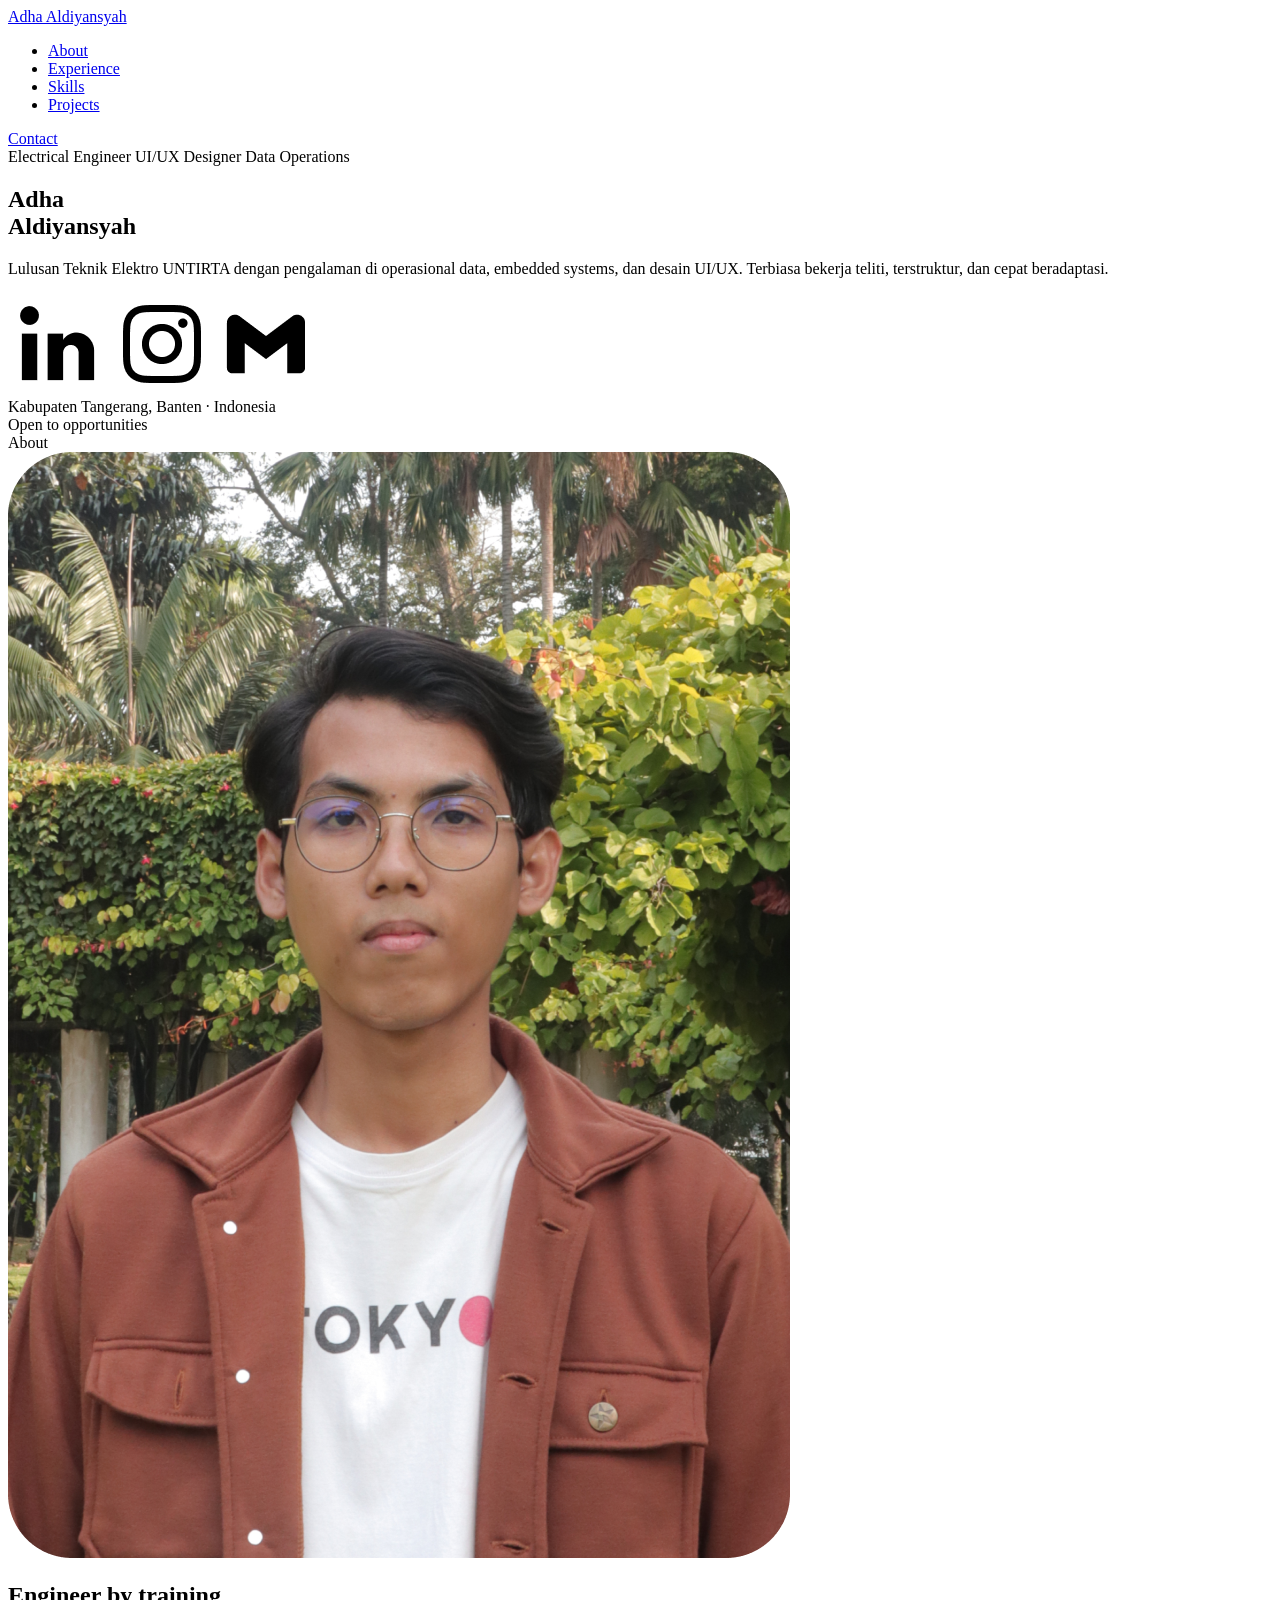
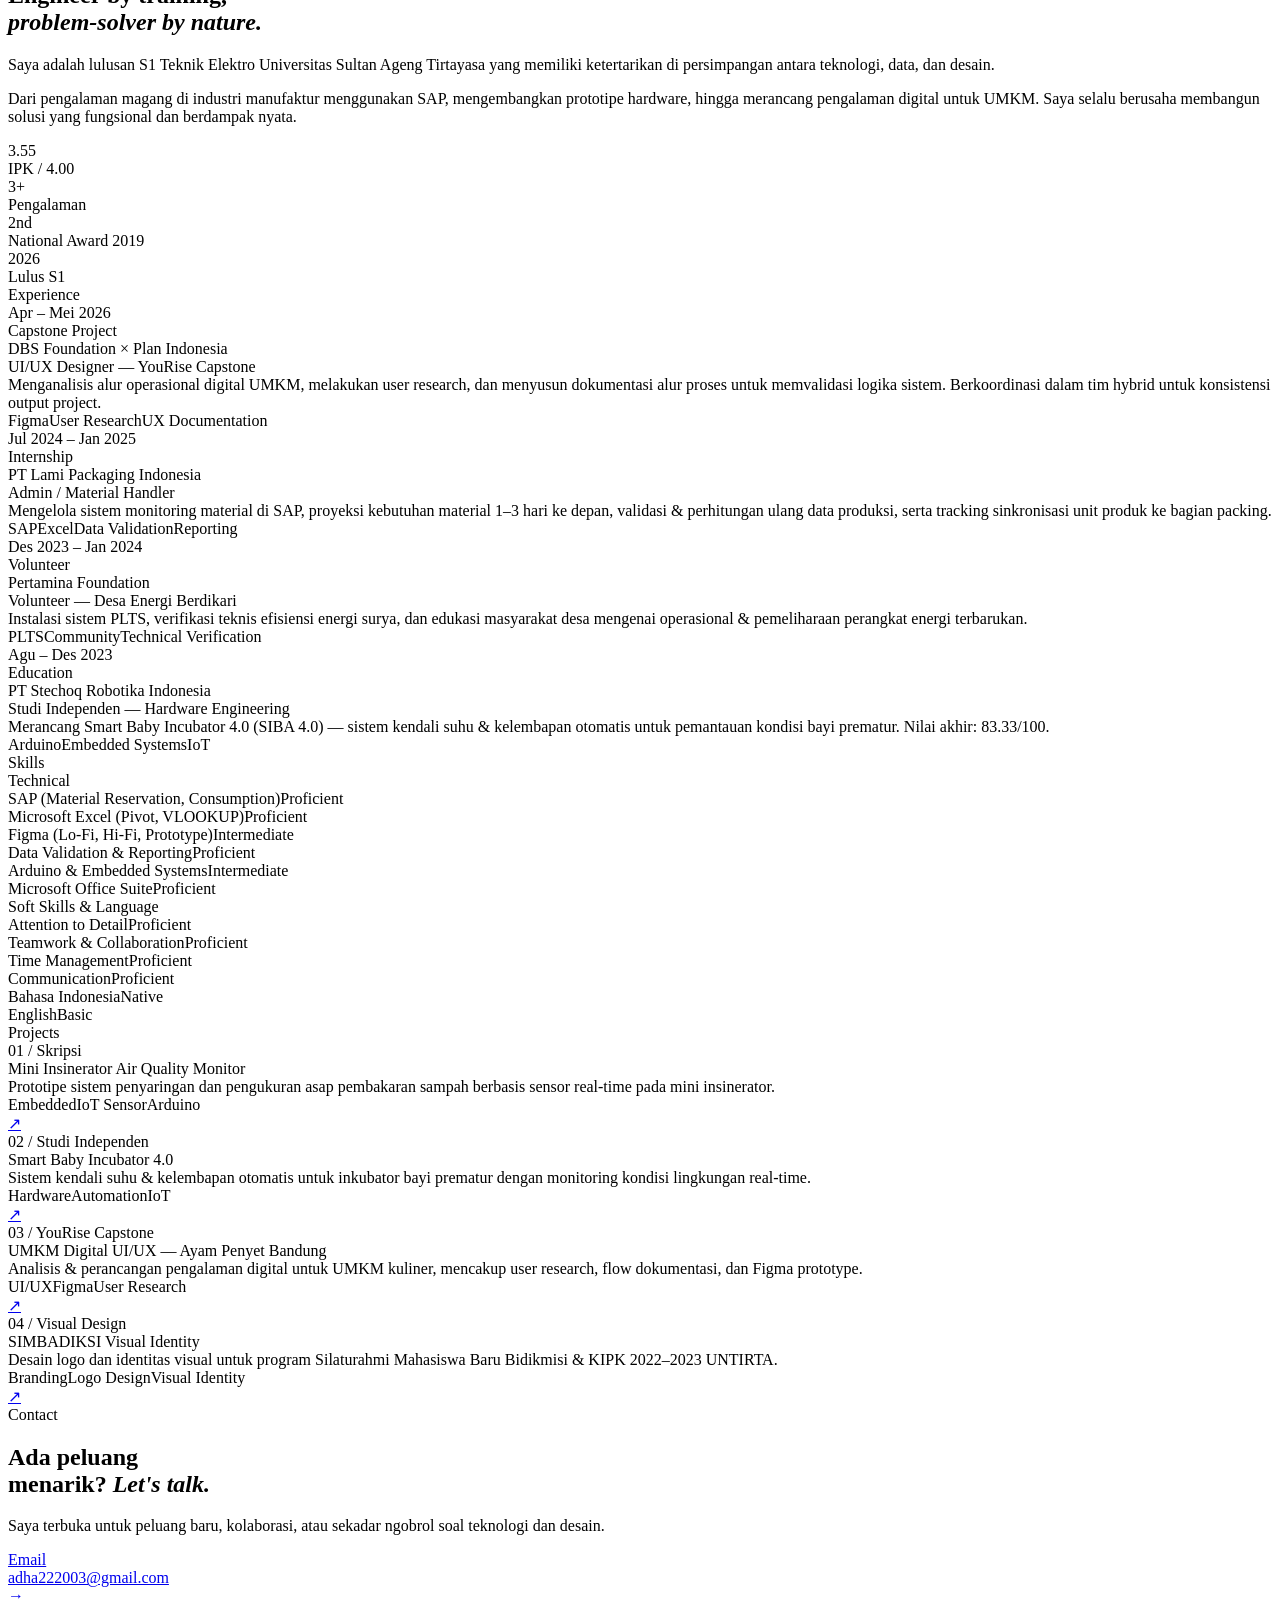
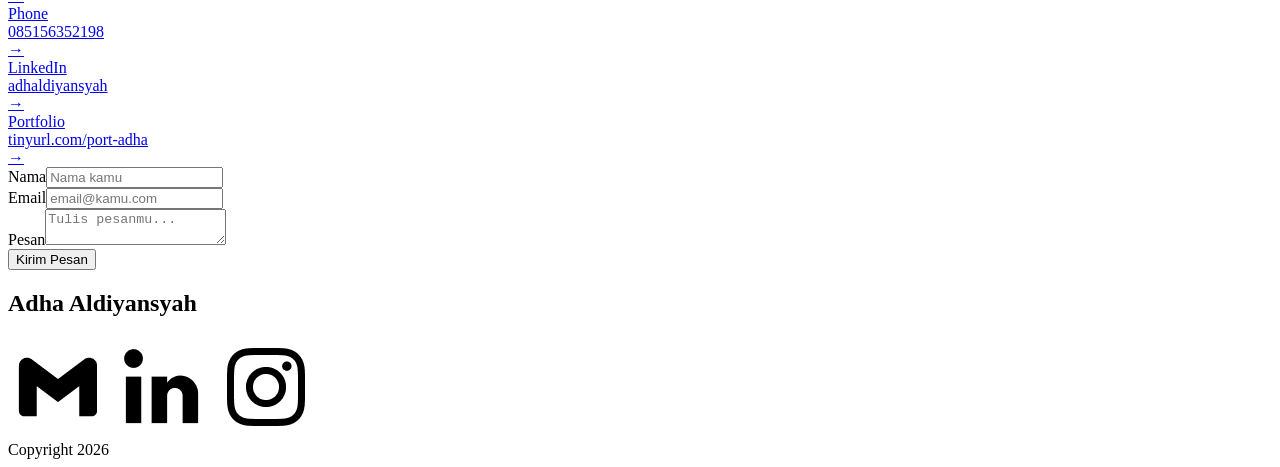
==== index.html @ ed658ab9 "Update and rename index2.html to index.html" ====
<!doctype html>
<html lang="id">
  <head>
    <meta charset="UTF-8" />
    <meta name="viewport" content="width=device-width, initial-scale=1.0" />
    <title>Adha Aldiyansyah</title>
    <link
      href="https://fonts.googleapis.com/css2?family=Instrument+Serif:ital@0;1&family=Geist:wght@300;400;500;600&display=swap"
      rel="stylesheet"
    />
    <link rel="stylesheet" href="style.css" />
  </head>
  <body>
    <div id="prog"></div>

    <!-- NAV -->
    <nav>
      <a href="#" class="nav-logo">Adha Aldiyansyah</a>
      <div class="nav-right">
        <ul class="nav-links">
          <li><a href="#about">About</a></li>
          <li><a href="#experience">Experience</a></li>
          <li><a href="#skills">Skills</a></li>
          <li><a href="#projects">Projects</a></li>
        </ul>
        <a href="#contact" class="nav-cta">Contact</a>
      </div>
    </nav>

    <!-- HERO -->
    <section id="hero">
      <div class="hero-eyebrow">
        <span class="eyebrow-dot"></span>
        Electrical Engineer
        <span class="eyebrow-dot"></span>
        UI/UX Designer
        <span class="eyebrow-dot"></span>
        Data Operations
      </div>
      <h1 class="hero-name">
        Adha<br /><span class="italic">Aldiyansyah</span>
      </h1>
      <div class="hero-bottom">
        <p class="hero-desc">
          Lulusan Teknik Elektro UNTIRTA dengan pengalaman di operasional data,
          embedded systems, dan desain UI/UX. Terbiasa bekerja teliti,
          terstruktur, dan cepat beradaptasi.
        </p>
        <div class="hero-meta">
          <div class="hero-socials">
            <a
              href="https://www.linkedin.com/in/adhaldiyansyah"
              target="_blank"
              class="hs-link"
              ><img src="/assets/linkedin white.png" alt=""
            /></a>
            <a
              href="https://www.instagram.com/adhaldiyansyah/"
              target="_blank"
              class="hs-link"
              ><img src="/assets/instagram white.png" alt=""
            /></a>
            <a href="mailto:adha222003@gmail.com" class="hs-link"
              ><img src="/assets/Gmail white.png" alt=""
            /></a>
          </div>
          <div class="hero-location">
            Kabupaten Tangerang, Banten · Indonesia
          </div>
          <div class="hero-status">
            <span class="status-dot"></span>Open to opportunities
          </div>
        </div>
      </div>
    </section>

    <!-- ABOUT -->
    <section id="about">
      <div class="container">
        <div class="s-label reveal">About</div>
        <div class="about-grid">
          <div class="reveal">
            <div class="about-photo">
              <img src="/assets/Adha Aldiyansyah.png" alt="Adha" />
            </div>
          </div>
          <div class="about-right">
            <h2 class="about-heading reveal">
              Engineer by training,<br /><em>problem-solver by nature.</em>
            </h2>
            <div class="about-body reveal">
              <p>
                Saya adalah lulusan S1 Teknik Elektro Universitas Sultan Ageng
                Tirtayasa yang memiliki ketertarikan di persimpangan antara
                teknologi, data, dan desain.
              </p>
              <p>
                Dari pengalaman magang di industri manufaktur menggunakan SAP,
                mengembangkan prototipe hardware, hingga merancang pengalaman
                digital untuk UMKM. Saya selalu berusaha membangun solusi yang
                fungsional dan berdampak nyata.
              </p>
            </div>
            <div class="about-facts reveal">
              <div class="fact">
                <div class="fact-val">3.55</div>
                <div class="fact-key">IPK / 4.00</div>
              </div>
              <div class="fact">
                <div class="fact-val">3+</div>
                <div class="fact-key">Pengalaman</div>
              </div>
              <div class="fact">
                <div class="fact-val">2nd</div>
                <div class="fact-key">National Award 2019</div>
              </div>
              <div class="fact">
                <div class="fact-val">2026</div>
                <div class="fact-key">Lulus S1</div>
              </div>
            </div>
          </div>
        </div>
      </div>
    </section>

    <!-- EXPERIENCE -->
    <section id="experience">
      <div class="container">
        <div class="s-label reveal">Experience</div>
        <div class="exp-list">
          <div class="exp-item">
            <div class="exp-left">
              <div class="exp-period">Apr – Mei 2026</div>
              <span class="exp-badge">Capstone Project</span>
            </div>
            <div class="exp-right">
              <div class="exp-company">DBS Foundation × Plan Indonesia</div>
              <div class="exp-role">UI/UX Designer — YouRise Capstone</div>
              <div class="exp-desc">
                Menganalisis alur operasional digital UMKM, melakukan user
                research, dan menyusun dokumentasi alur proses untuk memvalidasi
                logika sistem. Berkoordinasi dalam tim hybrid untuk konsistensi
                output project.
              </div>
              <div class="exp-tags">
                <span class="etag">Figma</span
                ><span class="etag">User Research</span
                ><span class="etag">UX Documentation</span>
              </div>
            </div>
          </div>

          <div class="exp-item">
            <div class="exp-left">
              <div class="exp-period">Jul 2024 – Jan 2025</div>
              <span class="exp-badge">Internship</span>
            </div>
            <div class="exp-right">
              <div class="exp-company">PT Lami Packaging Indonesia</div>
              <div class="exp-role">Admin / Material Handler</div>
              <div class="exp-desc">
                Mengelola sistem monitoring material di SAP, proyeksi kebutuhan
                material 1–3 hari ke depan, validasi & perhitungan ulang data
                produksi, serta tracking sinkronisasi unit produk ke bagian
                packing.
              </div>
              <div class="exp-tags">
                <span class="etag">SAP</span><span class="etag">Excel</span
                ><span class="etag">Data Validation</span
                ><span class="etag">Reporting</span>
              </div>
            </div>
          </div>

          <div class="exp-item">
            <div class="exp-left">
              <div class="exp-period">Des 2023 – Jan 2024</div>
              <span class="exp-badge">Volunteer</span>
            </div>
            <div class="exp-right">
              <div class="exp-company">Pertamina Foundation</div>
              <div class="exp-role">Volunteer — Desa Energi Berdikari</div>
              <div class="exp-desc">
                Instalasi sistem PLTS, verifikasi teknis efisiensi energi surya,
                dan edukasi masyarakat desa mengenai operasional & pemeliharaan
                perangkat energi terbarukan.
              </div>
              <div class="exp-tags">
                <span class="etag">PLTS</span><span class="etag">Community</span
                ><span class="etag">Technical Verification</span>
              </div>
            </div>
          </div>

          <div class="exp-item">
            <div class="exp-left">
              <div class="exp-period">Agu – Des 2023</div>
              <span class="exp-badge">Education</span>
            </div>
            <div class="exp-right">
              <div class="exp-company">PT Stechoq Robotika Indonesia</div>
              <div class="exp-role">
                Studi Independen — Hardware Engineering
              </div>
              <div class="exp-desc">
                Merancang Smart Baby Incubator 4.0 (SIBA 4.0) — sistem kendali
                suhu & kelembapan otomatis untuk pemantauan kondisi bayi
                prematur. Nilai akhir: 83.33/100.
              </div>
              <div class="exp-tags">
                <span class="etag">Arduino</span
                ><span class="etag">Embedded Systems</span
                ><span class="etag">IoT</span>
              </div>
            </div>
          </div>
        </div>
      </div>
    </section>

    <!-- SKILLS -->
    <section id="skills">
      <div class="container">
        <div class="s-label reveal">Skills</div>
        <div class="skills-columns reveal">
          <div>
            <div class="skill-group-title">Technical</div>
            <div class="skill-row">
              <span class="skill-n"
                >SAP (Material Reservation, Consumption)</span
              ><span class="skill-lv lv-pro">Proficient</span>
            </div>
            <div class="skill-row">
              <span class="skill-n">Microsoft Excel (Pivot, VLOOKUP)</span
              ><span class="skill-lv lv-pro">Proficient</span>
            </div>
            <div class="skill-row">
              <span class="skill-n">Figma (Lo-Fi, Hi-Fi, Prototype)</span
              ><span class="skill-lv lv-int">Intermediate</span>
            </div>
            <div class="skill-row">
              <span class="skill-n">Data Validation & Reporting</span
              ><span class="skill-lv lv-pro">Proficient</span>
            </div>
            <div class="skill-row">
              <span class="skill-n">Arduino & Embedded Systems</span
              ><span class="skill-lv lv-int">Intermediate</span>
            </div>
            <div class="skill-row">
              <span class="skill-n">Microsoft Office Suite</span
              ><span class="skill-lv lv-pro">Proficient</span>
            </div>
          </div>
          <div>
            <div class="skill-group-title">Soft Skills & Language</div>
            <div class="skill-row">
              <span class="skill-n">Attention to Detail</span
              ><span class="skill-lv lv-pro">Proficient</span>
            </div>
            <div class="skill-row">
              <span class="skill-n">Teamwork & Collaboration</span
              ><span class="skill-lv lv-pro">Proficient</span>
            </div>
            <div class="skill-row">
              <span class="skill-n">Time Management</span
              ><span class="skill-lv lv-pro">Proficient</span>
            </div>
            <div class="skill-row">
              <span class="skill-n">Communication</span
              ><span class="skill-lv lv-pro">Proficient</span>
            </div>
            <div class="skill-row">
              <span class="skill-n">Bahasa Indonesia</span
              ><span class="skill-lv lv-pro">Native</span>
            </div>
            <div class="skill-row">
              <span class="skill-n">English</span
              ><span class="skill-lv lv-bas">Basic</span>
            </div>
          </div>
        </div>
      </div>
    </section>

    <!-- PROJECTS -->
    <section id="projects">
      <div class="container">
        <div class="s-label reveal">Projects</div>
        <div class="project-grid">
          <div class="project-card">
            <div class="p-num">01 / Skripsi</div>
            <div class="p-title">Mini Insinerator Air Quality Monitor</div>
            <div class="p-desc">
              Prototipe sistem penyaringan dan pengukuran asap pembakaran sampah
              berbasis sensor real-time pada mini insinerator.
            </div>
            <div class="p-tags">
              <span class="ptag">Embedded</span
              ><span class="ptag">IoT Sensor</span
              ><span class="ptag">Arduino</span>
            </div>
            <a
              href="https://tinyurl.com/Mininsinerator"
              class="p-link"
              target="_blank"
              >↗</a
            >
          </div>
          <div class="project-card">
            <div class="p-num">02 / Studi Independen</div>
            <div class="p-title">Smart Baby Incubator 4.0</div>
            <div class="p-desc">
              Sistem kendali suhu & kelembapan otomatis untuk inkubator bayi
              prematur dengan monitoring kondisi lingkungan real-time.
            </div>
            <div class="p-tags">
              <span class="ptag">Hardware</span
              ><span class="ptag">Automation</span><span class="ptag">IoT</span>
            </div>
            <a href="https://tinyurl.com/SIBA4" class="p-link" target="_blank"
              >↗</a
            >
          </div>
          <div class="project-card">
            <div class="p-num">03 / YouRise Capstone</div>
            <div class="p-title">UMKM Digital UI/UX — Ayam Penyet Bandung</div>
            <div class="p-desc">
              Analisis & perancangan pengalaman digital untuk UMKM kuliner,
              mencakup user research, flow dokumentasi, dan Figma prototype.
            </div>
            <div class="p-tags">
              <span class="ptag">UI/UX</span><span class="ptag">Figma</span
              ><span class="ptag">User Research</span>
            </div>
            <a href="/project.html" class="p-link">↗</a>
          </div>
          <div class="project-card">
            <div class="p-num">04 / Visual Design</div>
            <div class="p-title">SIMBADIKSI Visual Identity</div>
            <div class="p-desc">
              Desain logo dan identitas visual untuk program Silaturahmi
              Mahasiswa Baru Bidikmisi & KIPK 2022–2023 UNTIRTA.
            </div>
            <div class="p-tags">
              <span class="ptag">Branding</span
              ><span class="ptag">Logo Design</span
              ><span class="ptag">Visual Identity</span>
            </div>
            <a href="#" class="p-link">↗</a>
          </div>
        </div>
      </div>
    </section>

    <!-- CONTACT -->
    <section id="contact">
      <div class="container">
        <div class="s-label reveal">Contact</div>
        <div class="contact-grid">
          <div class="reveal">
            <h2 class="contact-heading">
              Ada peluang<br />menarik? <em>Let's talk.</em>
            </h2>
            <p class="contact-sub">
              Saya terbuka untuk peluang baru, kolaborasi, atau sekadar ngobrol
              soal teknologi dan desain.
            </p>
            <div class="contact-items">
              <a href="mailto:adha222003@gmail.com" class="ci">
                <div>
                  <div class="ci-label">Email</div>
                  <div class="ci-val">adha222003@gmail.com</div>
                </div>
                <span class="ci-arrow">→</span>
              </a>
              <a href="tel:085156352198" class="ci">
                <div>
                  <div class="ci-label">Phone</div>
                  <div class="ci-val">085156352198</div>
                </div>
                <span class="ci-arrow">→</span>
              </a>
              <a
                href="https://www.linkedin.com/in/adhaldiyansyah"
                target="_blank"
                class="ci"
              >
                <div>
                  <div class="ci-label">LinkedIn</div>
                  <div class="ci-val">adhaldiyansyah</div>
                </div>
                <span class="ci-arrow">→</span>
              </a>
              <a
                href="https://tinyurl.com/port-adha"
                target="_blank"
                class="ci"
              >
                <div>
                  <div class="ci-label">Portfolio</div>
                  <div class="ci-val">tinyurl.com/port-adha</div>
                </div>
                <span class="ci-arrow">→</span>
              </a>
            </div>
          </div>
          <div class="form reveal">
            <div class="fg">
              <label>Nama</label><input type="text" placeholder="Nama kamu" />
            </div>
            <div class="fg">
              <label>Email</label
              ><input type="email" placeholder="email@kamu.com" />
            </div>
            <div class="fg">
              <label>Pesan</label
              ><textarea placeholder="Tulis pesanmu..."></textarea>
            </div>
            <button
              class="btn-form"
              onclick="
                this.textContent = 'Terkirim ✓';
                this.style.background = '#166534';
                setTimeout(() => {
                  this.textContent = 'Kirim Pesan';
                  this.style.background = '';
                }, 3000);
              "
            >
              Kirim Pesan
            </button>
          </div>
        </div>
      </div>
    </section>

    <footer>
      <div class="footer-inner">
        <div class="footer-left">
          <h2>Adha Aldiyansyah</h2>
          <div class="footer-icons">
            <a href="mailto:adha222003@gmail.com" title="Email"
              ><img src="/assets/Gmail white.png" alt=""
            /></a>
            <a
              href="https://www.linkedin.com/in/adhaldiyansyah/"
              target="_blank"
              title="LinkedIn"
              ><img src="/assets/linkedin white.png" alt=""
            /></a>
            <a
              href="https://www.instagram.com/adhaldiyansyah/"
              target="_blank"
              title="Instagram"
              ><img src="/assets/instagram white.png" alt=""
            /></a>
          </div>
        </div>
        <div class="footer-right">Copyright 2026</div>
      </div>
    </footer>

    <script>
      // Progress bar
      const prog = document.getElementById("prog");
      window.addEventListener("scroll", () => {
        prog.style.width =
          (window.scrollY / (document.body.scrollHeight - window.innerHeight)) *
            100 +
          "%";
      });
      // Intersection observer
      const io = new IntersectionObserver(
        (entries) => {
          entries.forEach((e) => {
            if (e.isIntersecting) e.target.classList.add("visible");
          });
        },
        { threshold: 0.1 },
      );
      document
        .querySelectorAll(".reveal,.exp-item,.project-card")
        .forEach((el) => io.observe(el));
    </script>
  </body>
</html>
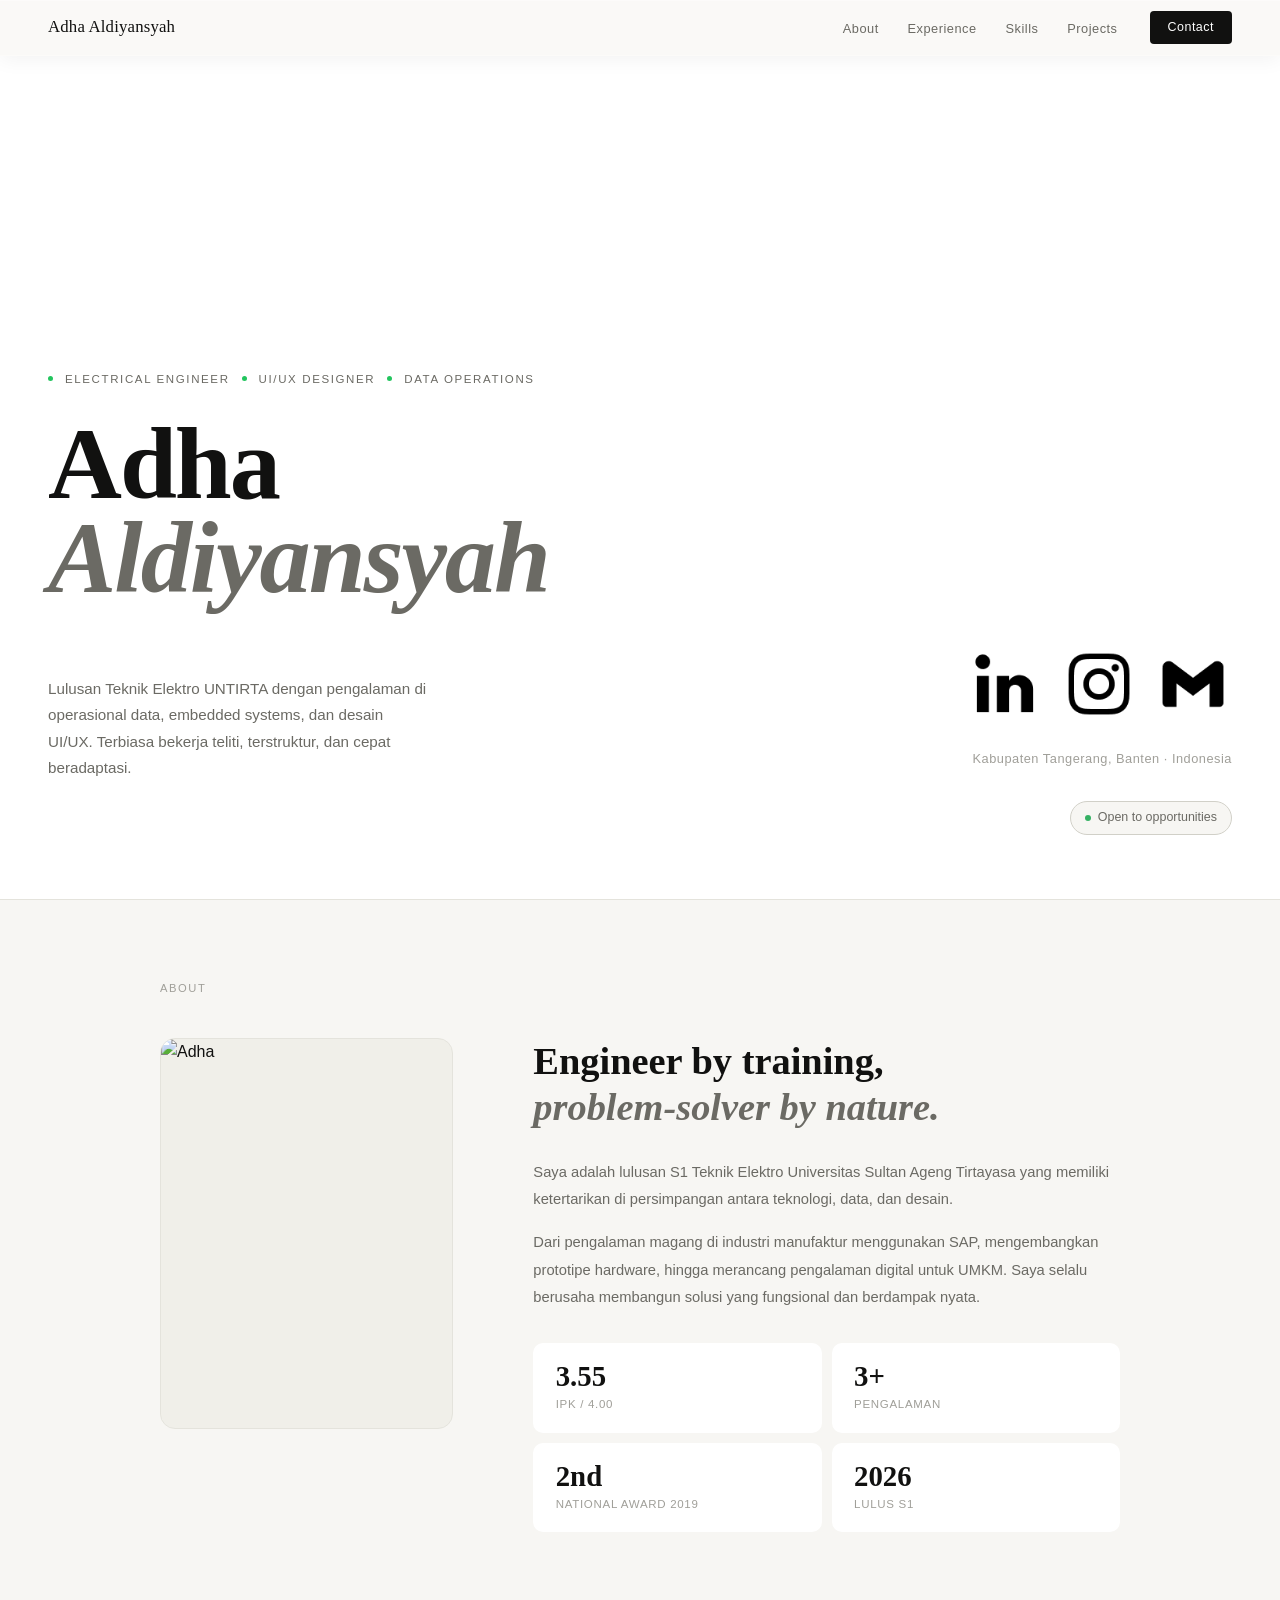
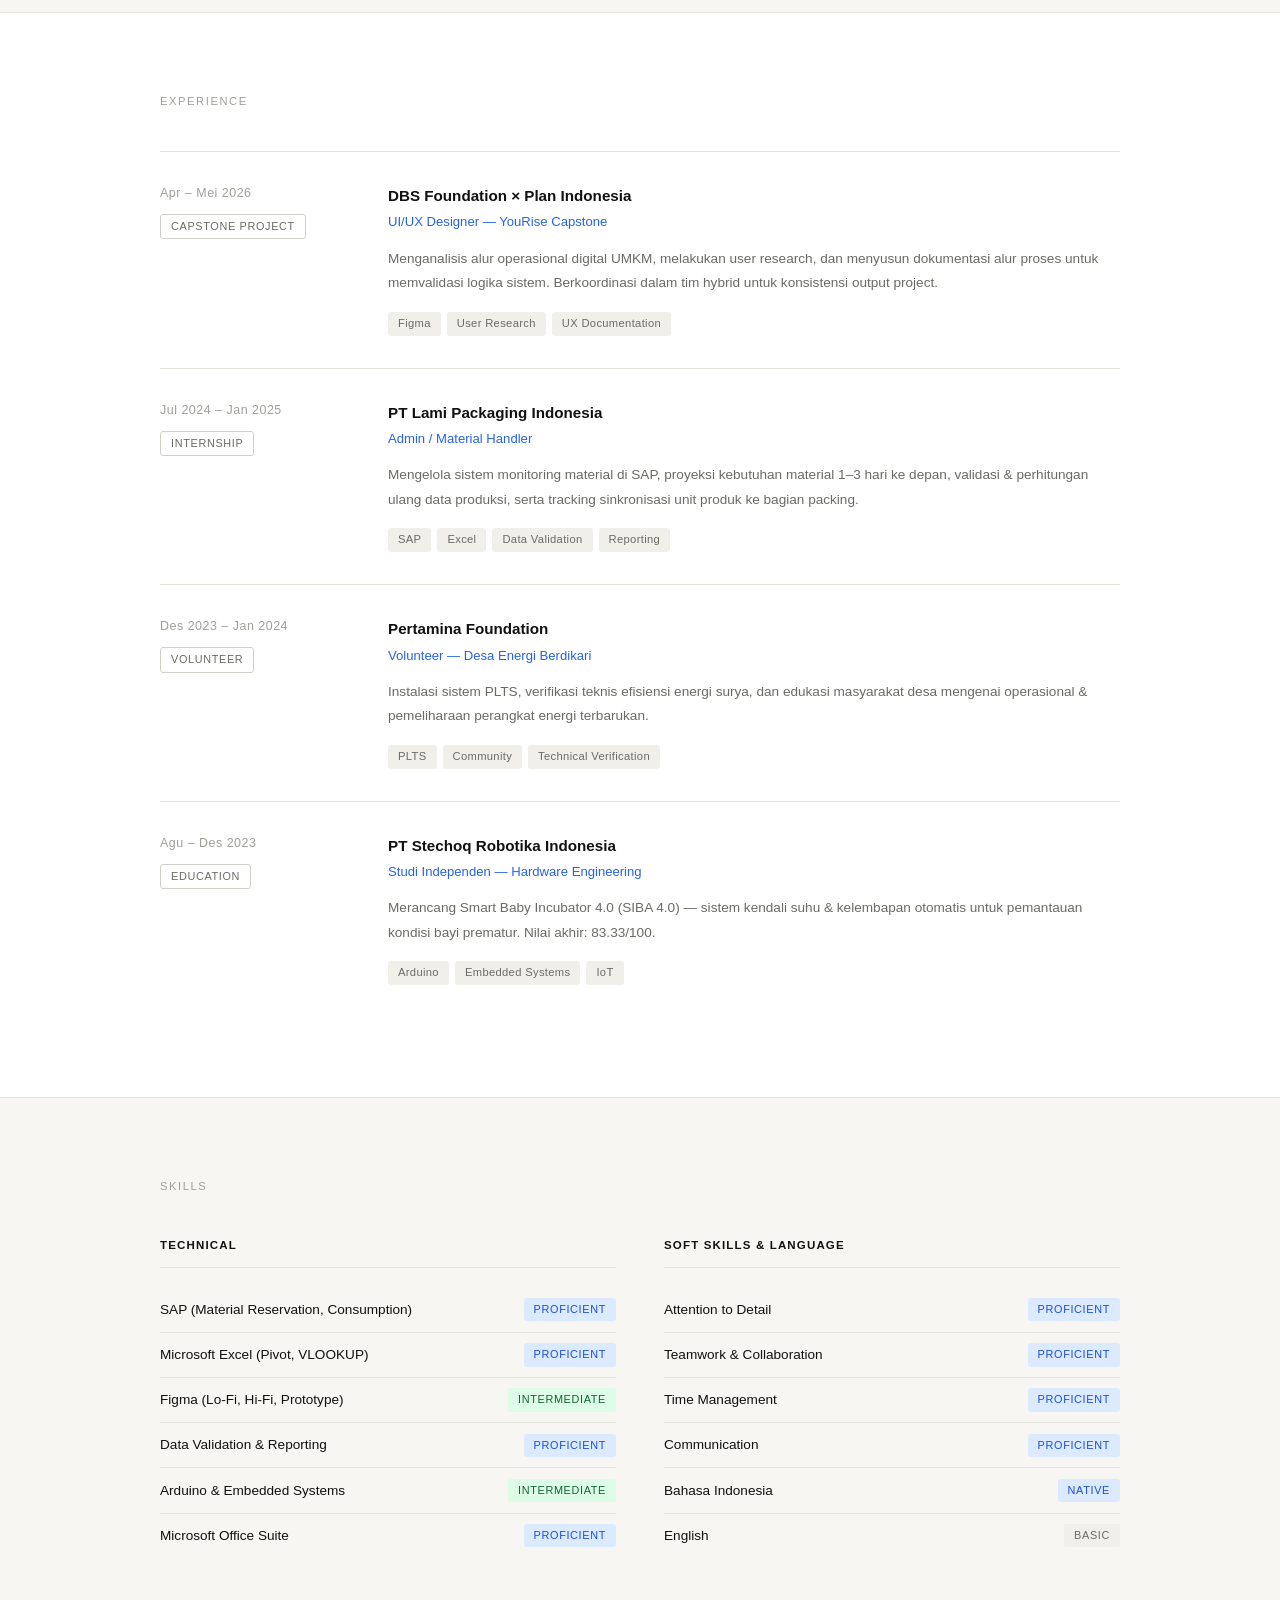
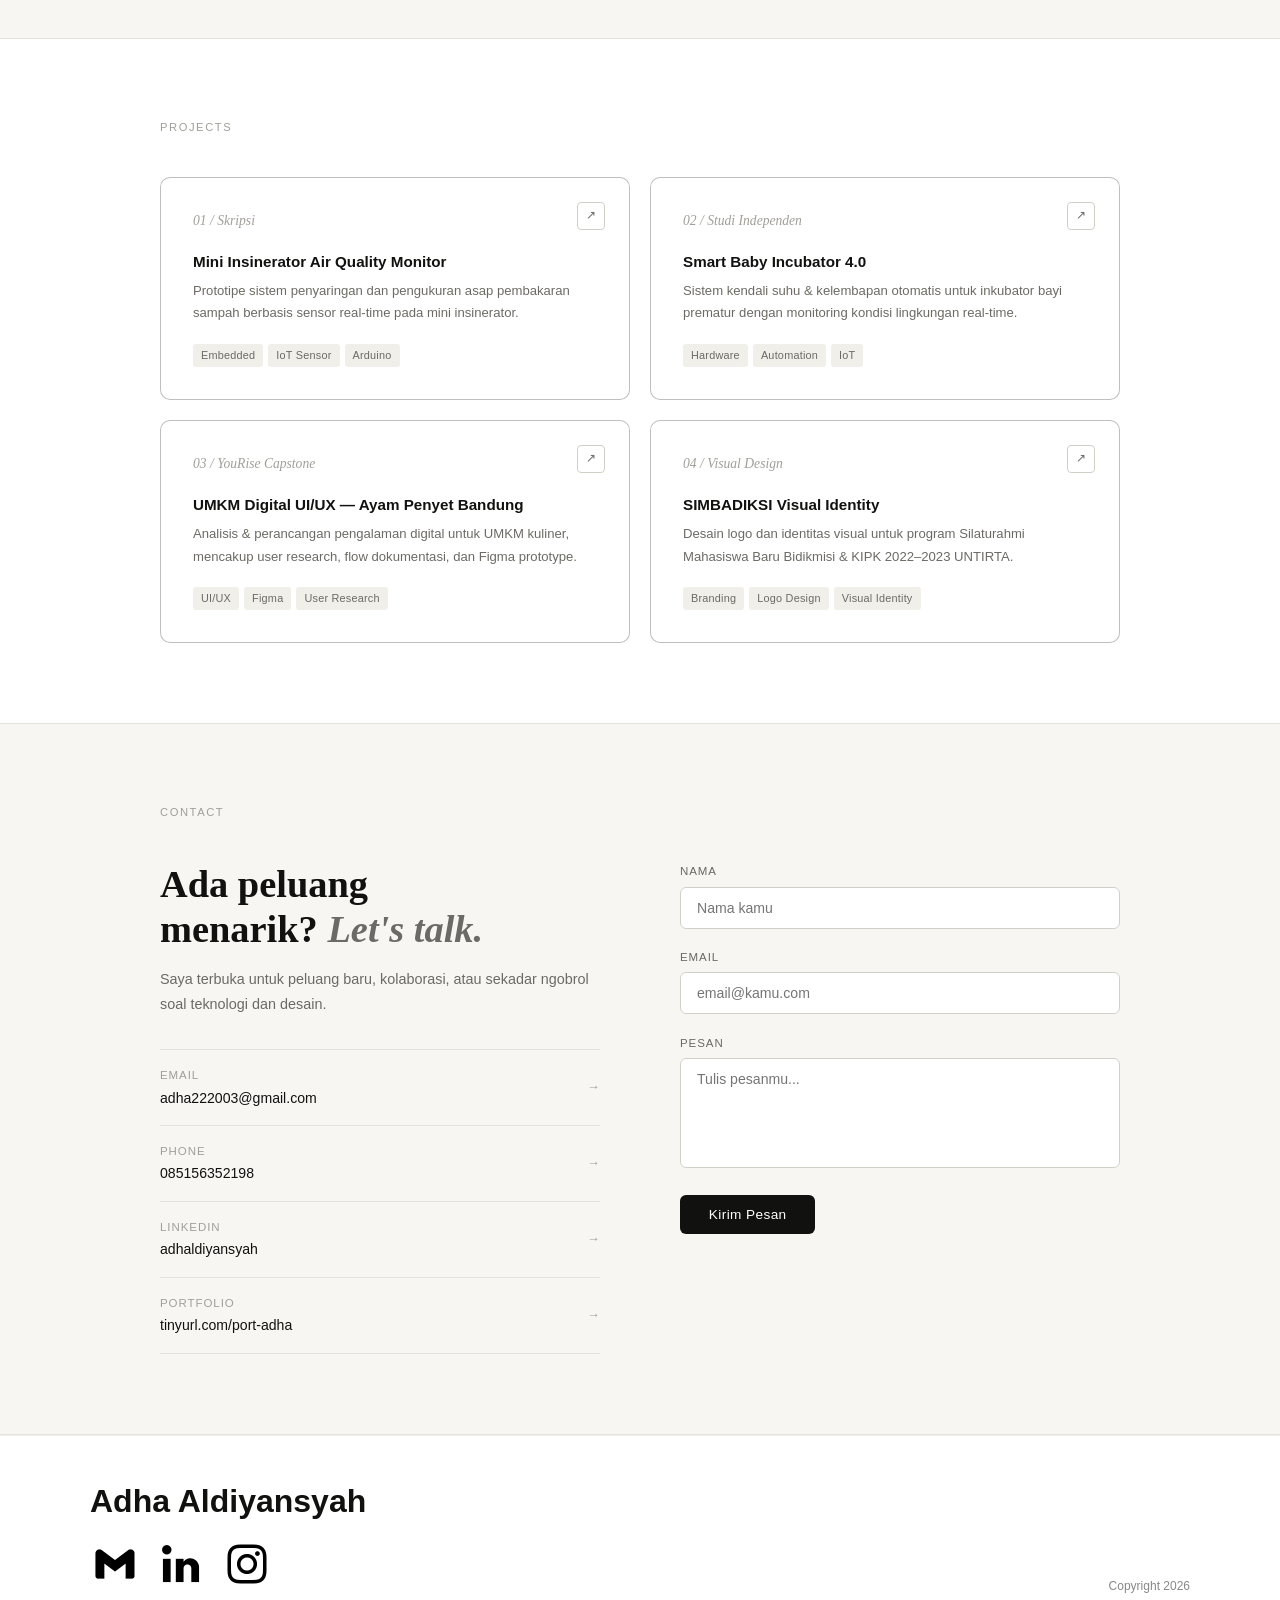
==== commit 8ec15be4: "Update index.html" ====
--- a/index.html
+++ b/index.html
@@ -81,7 +81,7 @@
         <div class="about-grid">
           <div class="reveal">
             <div class="about-photo">
-              <img src="/assets/Adha Aldiyansyah.png" alt="Adha" />
+              <img src="/assets/Adha-Aldiyansyah.png" alt="Adha" />
             </div>
           </div>
           <div class="about-right">
--- a/style.css
+++ b/style.css
@@ -0,0 +1,983 @@
+*,
+*::before,
+*::after {
+  box-sizing: border-box;
+  margin: 0;
+  padding: 0;
+}
+:root {
+  --white: #ffffff;
+  --bg: #f7f6f3;
+  --bg2: #f0efe9;
+  --text: #111110;
+  --text2: #6b6a64;
+  --text3: #a09f99;
+  --accent: #1a1a18;
+  --blue: #2563eb;
+  --border: #e4e3dc;
+  --border2: #d1d0c8;
+  --card: #ffffff;
+}
+html {
+  scroll-behavior: smooth;
+}
+body {
+  font-family: "Google Sans Flex", sans-serif;
+  background: var(--bg);
+  color: var(--text);
+  line-height: 1.6;
+  overflow-x: hidden;
+}
+
+/* SCROLL PROGRESS */
+#prog {
+  position: fixed;
+  top: 0;
+  left: 0;
+  height: 2px;
+  background: var(--text);
+  z-index: 300;
+  width: 0;
+  transition: width 0.05s linear;
+}
+
+/* NAV */
+nav {
+  position: fixed;
+  top: 0;
+  width: 100%;
+  z-index: 200;
+
+  display: flex;
+  justify-content: space-between;
+  align-items: center;
+
+  padding: 0 3rem;
+  height: 56px;
+
+  /* Glass Effect */
+  background: rgba(247, 246, 243, 0.65);
+
+  backdrop-filter: blur(16px);
+  -webkit-backdrop-filter: blur(16px);
+
+  border-bottom: 1px solid rgba(255, 255, 255, 0.3);
+
+  box-shadow:
+    0 4px 20px rgba(0, 0, 0, 0.05),
+    inset 0 1px 0 rgba(255, 255, 255, 0.4);
+}
+.nav-logo {
+  font-family: "Google Sans Flex", serif;
+  font-size: 1.05rem;
+  color: var(--text);
+  text-decoration: none;
+  letter-spacing: 0.01em;
+}
+.nav-right {
+  display: flex;
+  align-items: center;
+  gap: 2rem;
+}
+.nav-links {
+  display: flex;
+  gap: 1.8rem;
+  list-style: none;
+}
+.nav-links a {
+  font-size: 0.8rem;
+  font-weight: 500;
+  color: var(--text2);
+  text-decoration: none;
+  letter-spacing: 0.04em;
+  transition: color 0.15s;
+}
+.nav-links a:hover {
+  color: var(--text);
+}
+.nav-cta {
+  font-size: 0.78rem;
+  font-weight: 500;
+  letter-spacing: 0.04em;
+  padding: 7px 18px;
+  background: var(--text);
+  color: var(--white);
+  border-radius: 4px;
+  text-decoration: none;
+  transition: opacity 0.15s;
+}
+.nav-cta:hover {
+  opacity: 0.8;
+}
+
+/* HERO */
+#hero {
+  min-height: 100vh;
+  display: flex;
+  flex-direction: column;
+  justify-content: flex-end;
+  padding: 0 3rem 4rem;
+  border-bottom: 1px solid var(--border);
+  background: var(--white);
+}
+.hero-eyebrow {
+  font-size: 0.72rem;
+  font-weight: 500;
+  letter-spacing: 0.14em;
+  text-transform: uppercase;
+  color: var(--text2);
+  margin-bottom: 1.8rem;
+  display: flex;
+  align-items: center;
+  gap: 12px;
+  opacity: 0;
+  animation: fadeUp 0.5s ease 0.1s forwards;
+}
+.eyebrow-dot {
+  width: 5px;
+  height: 5px;
+  background: #22c55e;
+  border-radius: 50%;
+  flex-shrink: 0;
+}
+.hero-name {
+  font-family: "Google Sans Flex", serif;
+  font-size: clamp(3.5rem, 8vw, 7.5rem);
+  line-height: 0.92;
+  letter-spacing: -0.02em;
+  margin-bottom: 2.5rem;
+  opacity: 0;
+  animation: fadeUp 0.6s ease 0.2s forwards;
+}
+.hero-name .italic {
+  font-style: italic;
+  color: var(--text2);
+}
+.hero-bottom {
+  display: flex;
+  justify-content: space-between;
+  align-items: flex-end;
+  flex-wrap: wrap;
+  gap: 2rem;
+  opacity: 0;
+  animation: fadeUp 0.6s ease 0.35s forwards;
+}
+.hero-desc {
+  font-size: 0.95rem;
+  color: var(--text2);
+  max-width: 380px;
+  line-height: 1.75;
+  transform: translateY(-50%);
+}
+.hero-meta {
+  text-align: right;
+}
+.hero-socials {
+  display: flex;
+  gap: 1rem;
+  justify-content: flex-end;
+  margin-bottom: 1.2rem;
+}
+.hs-link {
+  font-size: 0.75rem;
+  font-weight: 500;
+  color: var(--text2);
+  text-decoration: none;
+  letter-spacing: 0.04em;
+  transition: color 0.15s;
+}
+.hs-link:hover {
+  color: var(--text);
+}
+.hero-location {
+  font-size: 0.8rem;
+  color: var(--text3);
+  letter-spacing: 0.04em;
+  margin-bottom: 2rem;
+}
+.hero-status {
+  display: inline-flex;
+  align-items: center;
+  gap: 7px;
+  font-size: 0.78rem;
+  font-weight: 500;
+  padding: 6px 14px;
+  border: 1px solid var(--border2);
+  border-radius: 100px;
+  color: var(--text2);
+  background: var(--bg);
+}
+.hero-socials img {
+  width: 78px;
+  height: auto;
+}
+.status-dot {
+  width: 6px;
+  height: 6px;
+  background: #35b163;
+  border-radius: 50%;
+  animation: blink 2.5s infinite;
+}
+@keyframes blink {
+  0%,
+  100% {
+    opacity: 1;
+  }
+  50% {
+    opacity: 0.3;
+  }
+}
+@keyframes fadeUp {
+  from {
+    opacity: 0;
+    transform: translateY(18px);
+  }
+  to {
+    opacity: 1;
+    transform: translateY(0);
+  }
+}
+
+/* LAYOUT */
+.container {
+  max-width: 960px;
+  margin: 0 auto;
+}
+section {
+  padding: 5rem 3rem;
+  border-bottom: 1px solid var(--border);
+}
+.s-label {
+  font-size: 0.7rem;
+  font-weight: 500;
+  letter-spacing: 0.14em;
+  text-transform: uppercase;
+  color: var(--text3);
+  margin-bottom: 2.5rem;
+}
+
+/* ABOUT */
+#about {
+  background: var(--bg);
+}
+.about-grid {
+  display: grid;
+  grid-template-columns: 1fr 2fr;
+  gap: 5rem;
+  align-items: start;
+}
+.about-photo {
+  aspect-ratio: 3/4;
+  background: var(--bg2);
+  border: 1px solid var(--border);
+  border-radius: 15px;
+  display: flex;
+  align-items: center;
+  justify-content: center;
+  overflow: hidden;
+  position: relative;
+}
+.about-photo img {
+  width: 100%;
+  height: 100%;
+  object-fit: cover;
+}
+.about-right {
+}
+.about-heading {
+  font-family: "Google Sans Flex", serif;
+  font-size: clamp(1.6rem, 3vw, 2.4rem);
+  line-height: 1.2;
+  margin-bottom: 1.8rem;
+}
+.about-heading em {
+  font-style: italic;
+  color: var(--text2);
+}
+.about-body p {
+  font-size: 0.92rem;
+  color: var(--text2);
+  line-height: 1.85;
+  margin-bottom: 1rem;
+}
+.about-facts {
+  display: grid;
+  grid-template-columns: 1fr 1fr;
+  gap: 10px;
+  border-radius: 8px;
+  overflow: hidden;
+  margin-top: 2rem;
+}
+.fact {
+  background: var(--white);
+  padding: 1.2rem 1.4rem;
+  border-radius: 10px;
+}
+.fact-val {
+  font-family: "Google Sans", serif;
+  font-size: 1.8rem;
+  line-height: 1;
+  margin-bottom: 4px;
+  font-weight: bold;
+}
+.fact-key {
+  font-size: 0.72rem;
+  letter-spacing: 0.06em;
+  text-transform: uppercase;
+  color: var(--text3);
+}
+
+/* EXPERIENCE */
+#experience {
+  background: var(--white);
+}
+.exp-list {
+}
+.exp-item {
+  display: grid;
+  grid-template-columns: 180px 1fr;
+  gap: 3rem;
+  padding: 2rem 0;
+  border-top: 1px solid var(--border);
+  opacity: 0;
+  transform: translateY(12px);
+  transition:
+    opacity 0.45s ease,
+    transform 0.45s ease;
+}
+.exp-item.visible {
+  opacity: 1;
+  transform: translateY(0);
+}
+.exp-left {
+}
+.exp-period {
+  font-size: 0.78rem;
+  color: var(--text3);
+  letter-spacing: 0.04em;
+  line-height: 1.6;
+  margin-bottom: 0.5rem;
+}
+.exp-badge {
+  display: inline-block;
+  font-size: 0.68rem;
+  font-weight: 500;
+  letter-spacing: 0.06em;
+  text-transform: uppercase;
+  padding: 3px 10px;
+  border-radius: 3px;
+  border: 1px solid var(--border2);
+  color: var(--text2);
+}
+.exp-right {
+}
+.exp-company {
+  font-weight: 600;
+  font-size: 0.95rem;
+  margin-bottom: 3px;
+}
+.exp-role {
+  font-size: 0.82rem;
+  color: var(--blue);
+  font-weight: 500;
+  margin-bottom: 0.9rem;
+}
+.exp-desc {
+  font-size: 0.85rem;
+  color: var(--text2);
+  line-height: 1.8;
+}
+.exp-tags {
+  display: flex;
+  flex-wrap: wrap;
+  gap: 6px;
+  margin-top: 1rem;
+}
+.etag {
+  font-size: 0.7rem;
+  font-weight: 500;
+  padding: 3px 10px;
+  border-radius: 3px;
+  background: var(--bg2);
+  color: var(--text2);
+  letter-spacing: 0.03em;
+}
+
+/* SKILLS */
+#skills {
+  background: var(--bg);
+}
+.skills-columns {
+  display: grid;
+  grid-template-columns: 1fr 1fr;
+  gap: 3rem;
+}
+.skill-group-title {
+  font-size: 0.72rem;
+  font-weight: 600;
+  letter-spacing: 0.1em;
+  text-transform: uppercase;
+  color: var(--text);
+  margin-bottom: 1.2rem;
+  padding-bottom: 0.8rem;
+  border-bottom: 1px solid var(--border);
+}
+.skill-row {
+  display: flex;
+  justify-content: space-between;
+  align-items: center;
+  padding: 0.65rem 0;
+  border-bottom: 1px solid var(--border);
+}
+.skill-row:last-child {
+  border-bottom: none;
+}
+.skill-n {
+  font-size: 0.85rem;
+  color: var(--text);
+}
+.skill-lv {
+  font-size: 0.68rem;
+  font-weight: 500;
+  letter-spacing: 0.06em;
+  text-transform: uppercase;
+  padding: 3px 10px;
+  border-radius: 3px;
+}
+.lv-pro {
+  background: #dbeafe;
+  color: #1d4ed8;
+}
+.lv-int {
+  background: #dcfce7;
+  color: #166534;
+}
+.lv-bas {
+  background: var(--bg2);
+  color: var(--text2);
+}
+
+/* PROJECTS */
+#projects {
+  background: var(--white);
+}
+.project-grid {
+  display: grid;
+  grid-template-columns: 1fr 1fr;
+  gap: 20px;
+  overflow: hidden;
+}
+.project-card {
+  background: var(--white);
+  padding: 2rem;
+  transition: background 0.2s;
+  position: relative;
+  opacity: 0;
+  transform: translateY(10px);
+  transition:
+    opacity 0.4s ease,
+    transform 0.4s ease,
+    background 0.2s;
+  border-radius: 10px;
+  border: 1px solid rgba(0, 0, 0, 0.25);
+}
+.project-card.visible {
+  opacity: 1;
+  transform: translateY(0);
+}
+.project-card:hover {
+  background: var(--bg);
+}
+.p-num {
+  font-family: "Google Sans Flex", serif;
+  font-size: 0.85rem;
+  color: var(--text3);
+  margin-bottom: 1.2rem;
+  font-style: italic;
+}
+.p-title {
+  font-weight: 600;
+  font-size: 0.95rem;
+  margin-bottom: 0.5rem;
+  line-height: 1.4;
+}
+.p-desc {
+  font-size: 0.82rem;
+  color: var(--text2);
+  line-height: 1.7;
+  margin-bottom: 1.2rem;
+}
+.p-tags {
+  display: flex;
+  flex-wrap: wrap;
+  gap: 5px;
+}
+.ptag {
+  font-size: 0.68rem;
+  font-weight: 500;
+  padding: 3px 8px;
+  background: var(--bg2);
+  color: var(--text2);
+  border-radius: 3px;
+  letter-spacing: 0.02em;
+}
+.p-link {
+  position: absolute;
+  top: 1.5rem;
+  right: 1.5rem;
+  width: 28px;
+  height: 28px;
+  border: 1px solid var(--border2);
+  border-radius: 4px;
+  display: flex;
+  align-items: center;
+  justify-content: center;
+  font-size: 0.75rem;
+  color: var(--text2);
+  text-decoration: none;
+  transition:
+    background 0.15s,
+    border-color 0.15s,
+    color 0.15s;
+}
+.p-link:hover {
+  background: var(--text);
+  border-color: var(--text);
+  color: var(--white);
+}
+
+/* CONTACT */
+#contact {
+  background: var(--bg);
+}
+.contact-grid {
+  display: grid;
+  grid-template-columns: 1fr 1fr;
+  gap: 5rem;
+  align-items: start;
+}
+.contact-heading {
+  font-family: "Instrument Serif", serif;
+  font-size: clamp(1.8rem, 3vw, 2.8rem);
+  line-height: 1.15;
+  margin-bottom: 1rem;
+}
+.contact-heading em {
+  font-style: italic;
+  color: var(--text2);
+}
+.contact-sub {
+  font-size: 0.9rem;
+  color: var(--text2);
+  line-height: 1.75;
+  margin-bottom: 2rem;
+}
+.contact-items {
+  display: flex;
+  flex-direction: column;
+  gap: 0;
+}
+.ci {
+  display: flex;
+  align-items: center;
+  justify-content: space-between;
+  padding: 1rem 0;
+  border-bottom: 1px solid var(--border);
+  text-decoration: none;
+  color: var(--text);
+  transition: padding-left 0.2s;
+}
+.ci:first-child {
+  border-top: 1px solid var(--border);
+}
+.ci:hover {
+  padding-left: 6px;
+}
+.ci-label {
+  font-size: 0.72rem;
+  letter-spacing: 0.08em;
+  text-transform: uppercase;
+  color: var(--text3);
+  margin-bottom: 2px;
+}
+.ci-val {
+  font-size: 0.88rem;
+  font-weight: 500;
+}
+.ci-arrow {
+  font-size: 0.8rem;
+  color: var(--text3);
+}
+.form {
+  display: flex;
+  flex-direction: column;
+  gap: 1.2rem;
+}
+.fg label {
+  display: block;
+  font-size: 0.72rem;
+  letter-spacing: 0.08em;
+  text-transform: uppercase;
+  color: var(--text2);
+  margin-bottom: 6px;
+  font-weight: 500;
+}
+.fg input,
+.fg textarea {
+  width: 100%;
+  padding: 0.75rem 1rem;
+  background: var(--white);
+  border: 1px solid var(--border2);
+  border-radius: 6px;
+  font-family: "Geist", sans-serif;
+  font-size: 0.88rem;
+  color: var(--text);
+  outline: none;
+  resize: none;
+  transition: border-color 0.15s;
+}
+.fg input:focus,
+.fg textarea:focus {
+  border-color: var(--text);
+}
+.fg textarea {
+  min-height: 110px;
+}
+.btn-form {
+  align-self: flex-start;
+  padding: 0.75rem 1.8rem;
+  background: var(--text);
+  color: var(--white);
+  border: none;
+  border-radius: 6px;
+  font-family: "Geist", sans-serif;
+  font-size: 0.85rem;
+  font-weight: 500;
+  cursor: pointer;
+  transition: opacity 0.15s;
+  letter-spacing: 0.03em;
+}
+.btn-form:hover {
+  opacity: 0.8;
+}
+
+/* FOOTER */
+footer {
+  background: #fff;
+  border-top: 1px solid #eee;
+  padding: 40px 60px;
+  max-width: 100%;
+}
+.footer-inner {
+  max-width: 1100px;
+  margin: 0 auto;
+  display: flex;
+  justify-content: space-between;
+  align-items: flex-end;
+}
+.footer-left h2 {
+  font-size: 32px;
+  font-weight: 800;
+  margin-bottom: 12px;
+}
+.footer-icons {
+  display: flex;
+  gap: 16px;
+}
+.footer-left img {
+  width: 50px;
+}
+.footer-right {
+  font-size: 12px;
+  color: #888;
+}
+
+/* REVEAL */
+.reveal {
+  opacity: 0;
+  transform: translateY(16px);
+  transition:
+    opacity 0.55s ease,
+    transform 0.55s ease;
+}
+.reveal.visible {
+  opacity: 1;
+  transform: translateY(0);
+}
+
+/* =========================
+   TABLET
+========================= */
+@media (max-width: 992px) {
+  nav {
+    padding: 0 1.5rem;
+  }
+
+  section {
+    padding: 4rem 2rem;
+  }
+
+  #hero {
+    padding: 7rem 2rem 3rem;
+  }
+
+  .hero-bottom {
+    flex-direction: column;
+    align-items: flex-start;
+  }
+
+  .hero-meta {
+    text-align: left;
+  }
+
+  .hero-socials {
+    justify-content: flex-start;
+  }
+
+  .about-grid,
+  .contact-grid {
+    grid-template-columns: 1fr;
+    gap: 3rem;
+  }
+  .about-facts {
+    grid-template-columns: 1fr 1fr;
+  }
+  .about-photo {
+    max-width: 320px;
+  }
+
+  .exp-item {
+    grid-template-columns: 1fr;
+    gap: 1rem;
+  }
+  .project-grid {
+    grid-template-columns: 1fr;
+  }
+  .skills-columns {
+    grid-template-columns: 1fr 1fr;
+  }
+}
+
+/* =========================
+   MOBILE
+========================= */
+@media (max-width: 768px) {
+  nav {
+    height: 60px;
+    padding: 0 1rem;
+  }
+
+  .nav-right {
+    gap: 1rem;
+  }
+
+  .nav-links {
+    display: none;
+  }
+
+  .nav-logo {
+    font-size: 0.95rem;
+  }
+
+  .nav-cta {
+    padding: 6px 14px;
+    font-size: 0.72rem;
+  }
+
+  section {
+    padding: 3.5rem 1.2rem;
+  }
+
+  #hero {
+    min-height: auto;
+    padding: 7rem 1.2rem 3rem;
+  }
+
+  .hero-eyebrow {
+    flex-wrap: wrap;
+    gap: 8px;
+    font-size: 0.4rem;
+    margin-bottom: 1.2rem;
+  }
+
+  .hero-name br {
+    display: none;
+  }
+
+  .hero-name {
+    font-size: 2.2rem;
+    line-height: 0.95;
+    letter-spacing: -0.04em;
+    margin-bottom: 1.5rem;
+  }
+
+  .hero-bottom {
+    display: flex;
+    flex-direction: column;
+    align-items: flex-start;
+    gap: 1.5rem;
+  }
+
+  .hero-meta {
+    display: flex;
+    flex-direction: column;
+    align-items: flex-start;
+    text-align: left;
+    width: 100%;
+  }
+
+  .hero-desc {
+    order: 3;
+    max-width: 77%;
+    transform: none;
+    font-size: 0.92rem;
+    line-height: 1.8;
+    margin-bottom: 1.5rem;
+    transform: translateY(-50%);
+  }
+
+  .hero-socials {
+    order: 4;
+    justify-content: flex-start;
+    margin-bottom: 0;
+    transform: translateY(320%);
+  }
+
+  .hero-socials img {
+    width: 30px;
+  }
+
+  .hero-location {
+    order: 1;
+    margin-bottom: 0.7rem;
+    font-size: 0.6rem;
+    transform: translateY(-270%);
+  }
+
+  .hero-status {
+    display: inline-flex;
+    align-items: center;
+    gap: 5px;
+
+    font-size: 0.68rem;
+
+    padding: 4px 10px;
+
+    border: 1px solid var(--border2);
+    border-radius: 999px;
+
+    color: var(--text2);
+    background: var(--bg);
+    transform: translateY(50%);
+  }
+
+  .about-heading,
+  .contact-heading {
+    line-height: 1.25;
+  }
+
+  .about-facts {
+    grid-template-columns: 1fr 1fr;
+  }
+
+  .about-photo {
+    width: 50%;
+    height: auto;
+  }
+
+  .fact {
+    padding: 1rem;
+  }
+
+  .fact-val {
+    font-size: 1.5rem;
+  }
+
+  .exp-item {
+    padding: 1.5rem 0;
+  }
+
+  .exp-company {
+    font-size: 0.9rem;
+  }
+
+  .exp-desc {
+    font-size: 0.82rem;
+  }
+
+  .skill-row {
+    flex-direction: column;
+    align-items: flex-start;
+    gap: 0.5rem;
+  }
+
+  .project-card {
+    padding: 1.5rem;
+  }
+
+  .p-link {
+    top: 1rem;
+    right: 1rem;
+  }
+
+  .contact-grid {
+    gap: 2rem;
+  }
+
+  .ci {
+    align-items: flex-start;
+    gap: 1rem;
+  }
+
+  .ci-val {
+    font-size: 0.82rem;
+    word-break: break-word;
+  }
+
+  .btn-form {
+    width: 100%;
+    justify-content: center;
+  }
+
+  footer {
+    padding: 1.5rem 1.2rem;
+    flex-direction: column;
+    align-items: flex-start;
+  }
+}
+
+/* =========================
+   SMALL MOBILE
+========================= */
+@media (max-width: 480px) {
+  .hero-name {
+    font-size: 2.8rem;
+  }
+
+  .hero-eyebrow {
+    letter-spacing: 0.08em;
+  }
+
+  .hero-desc,
+  .about-body p,
+  .contact-sub,
+  .exp-desc {
+    font-size: 0.82rem;
+  }
+
+  .project-card {
+    padding: 1.2rem;
+  }
+
+  .p-title {
+    font-size: 0.9rem;
+  }
+
+  .p-desc {
+    font-size: 0.78rem;
+  }
+
+  .hero-socials img {
+    width: 36px;
+  }
+}
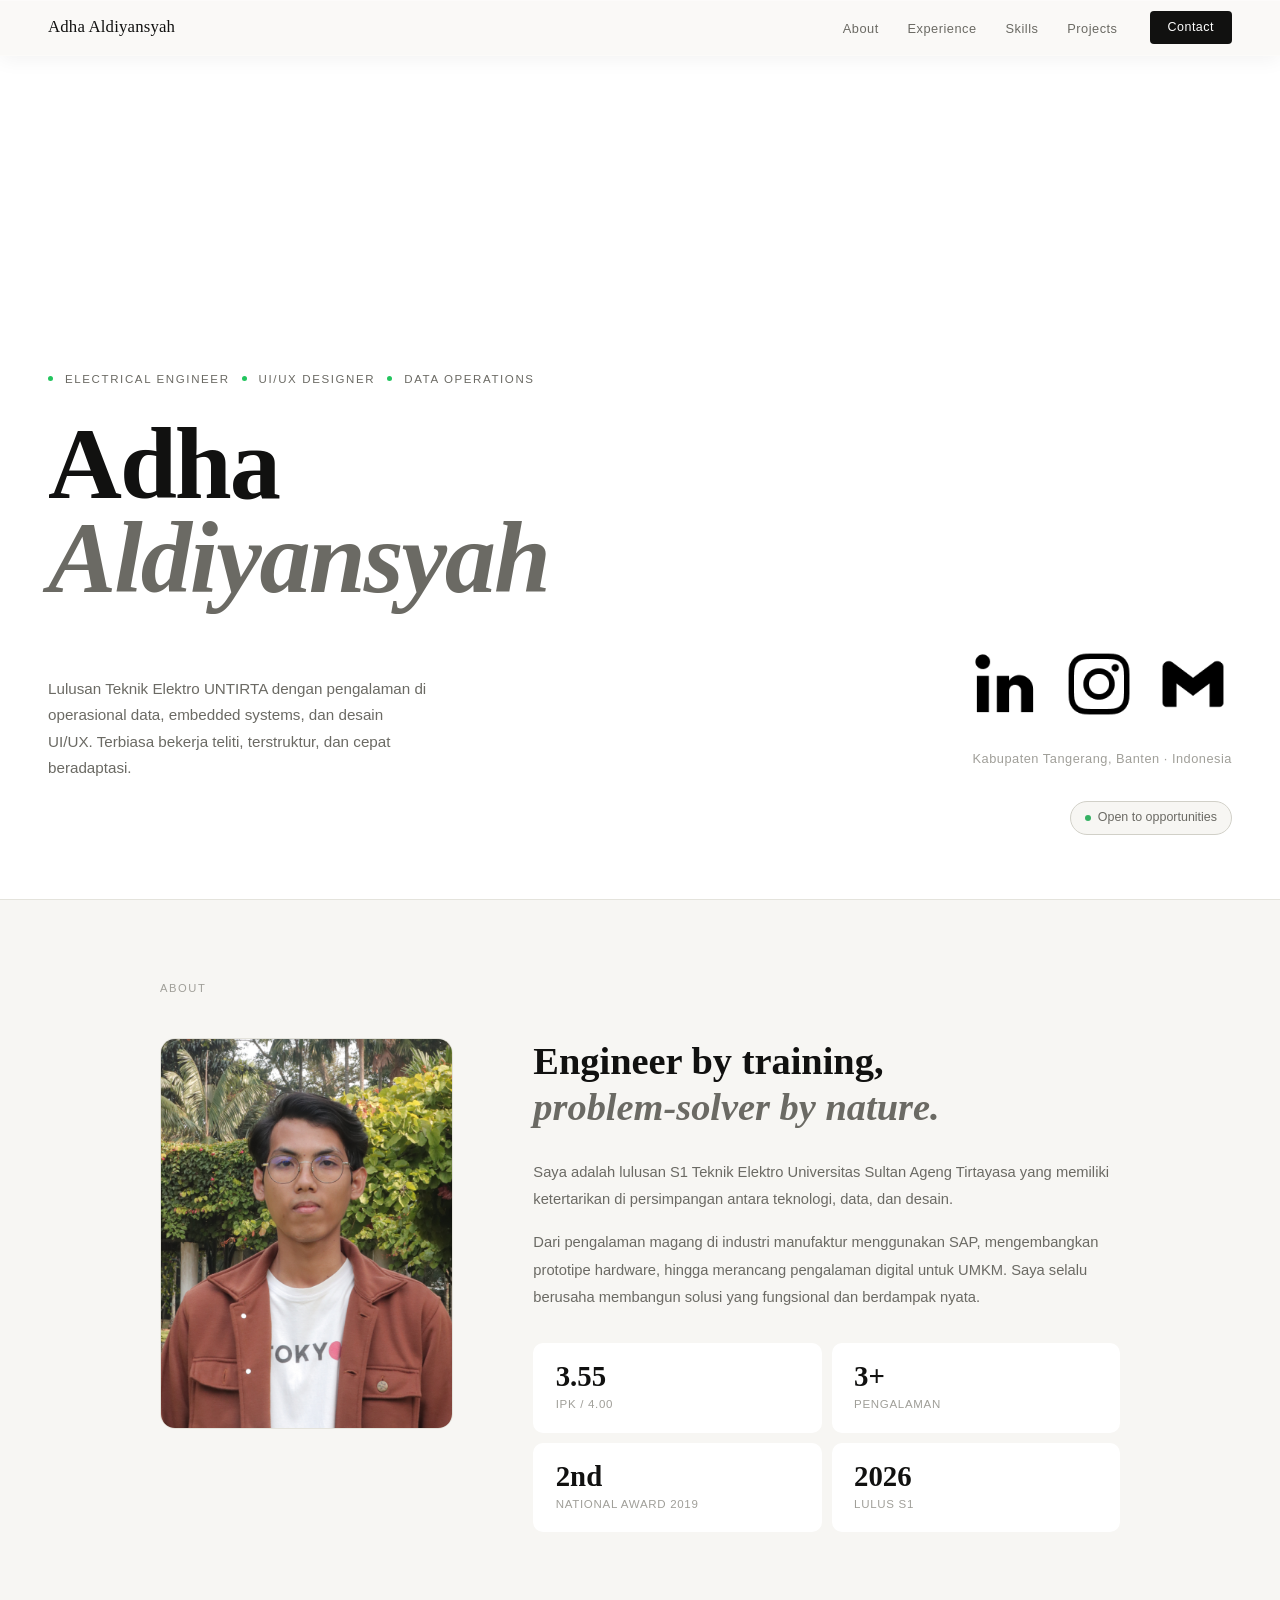
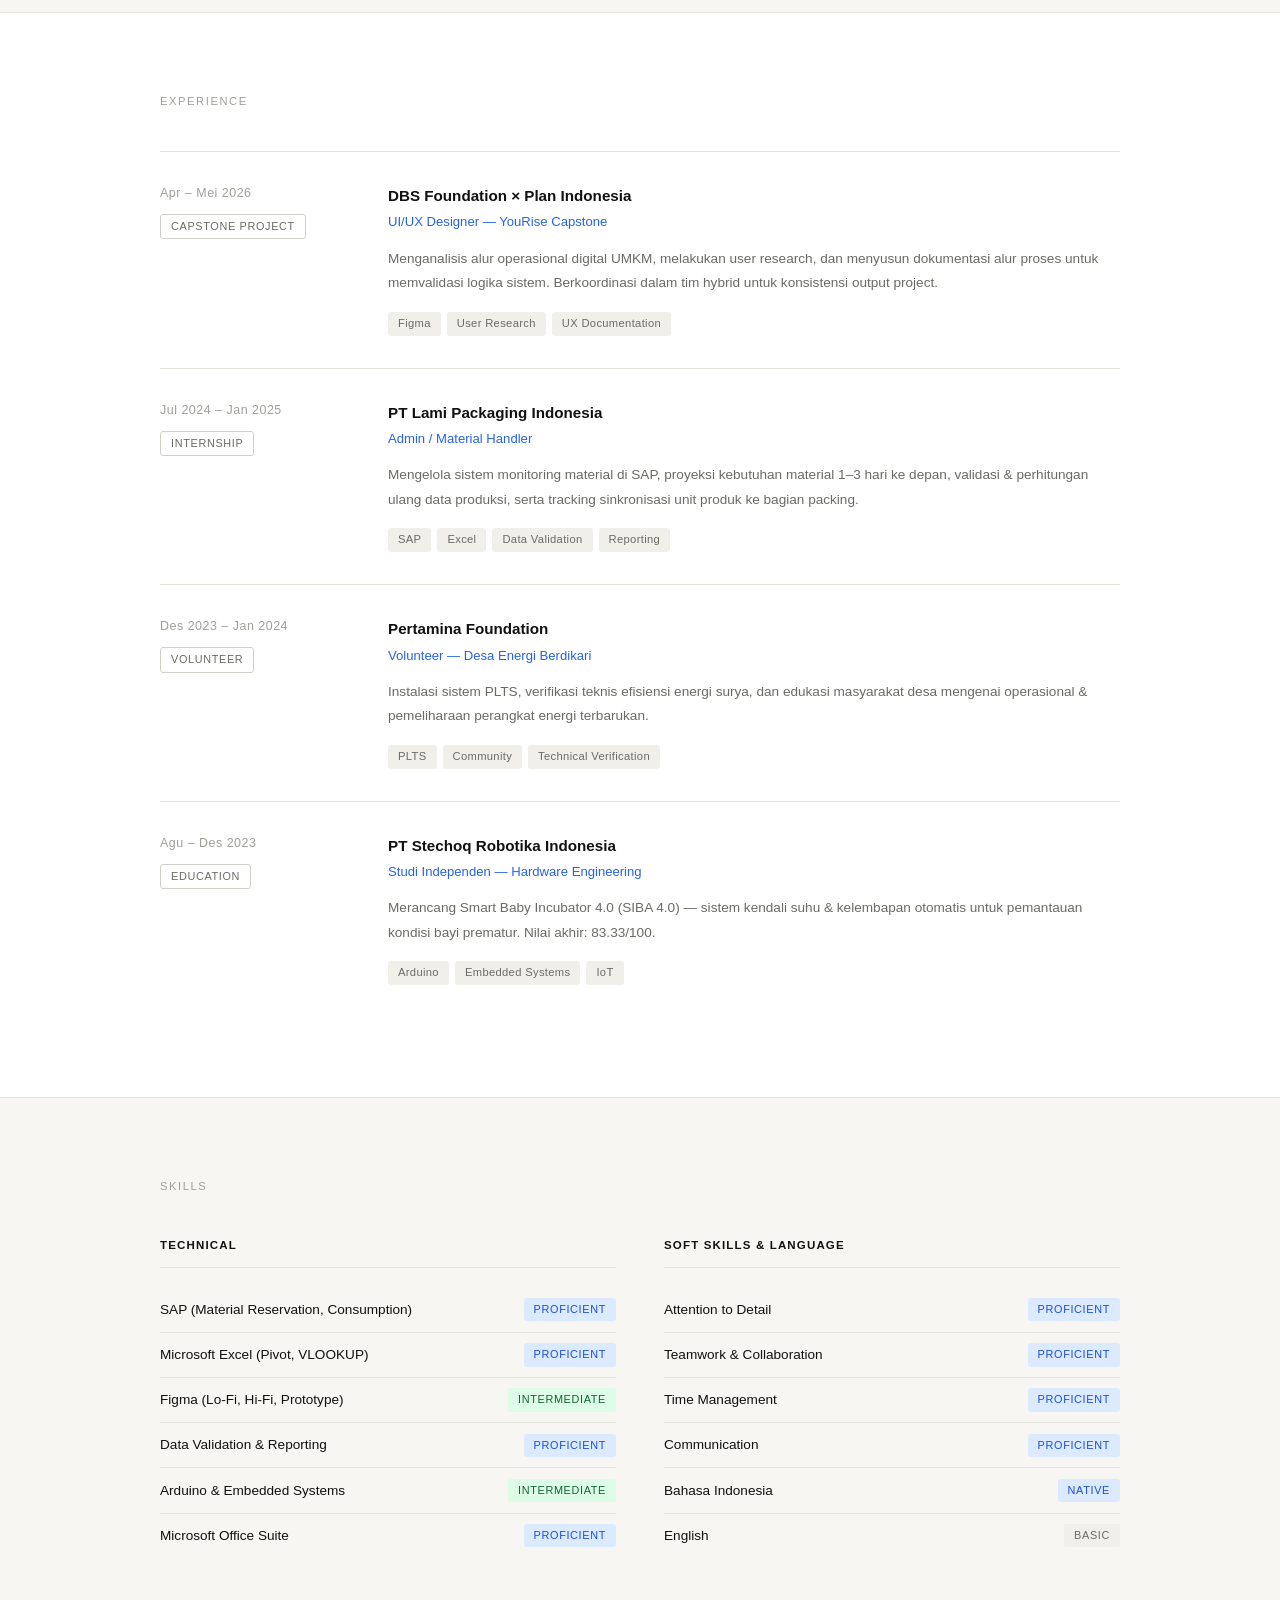
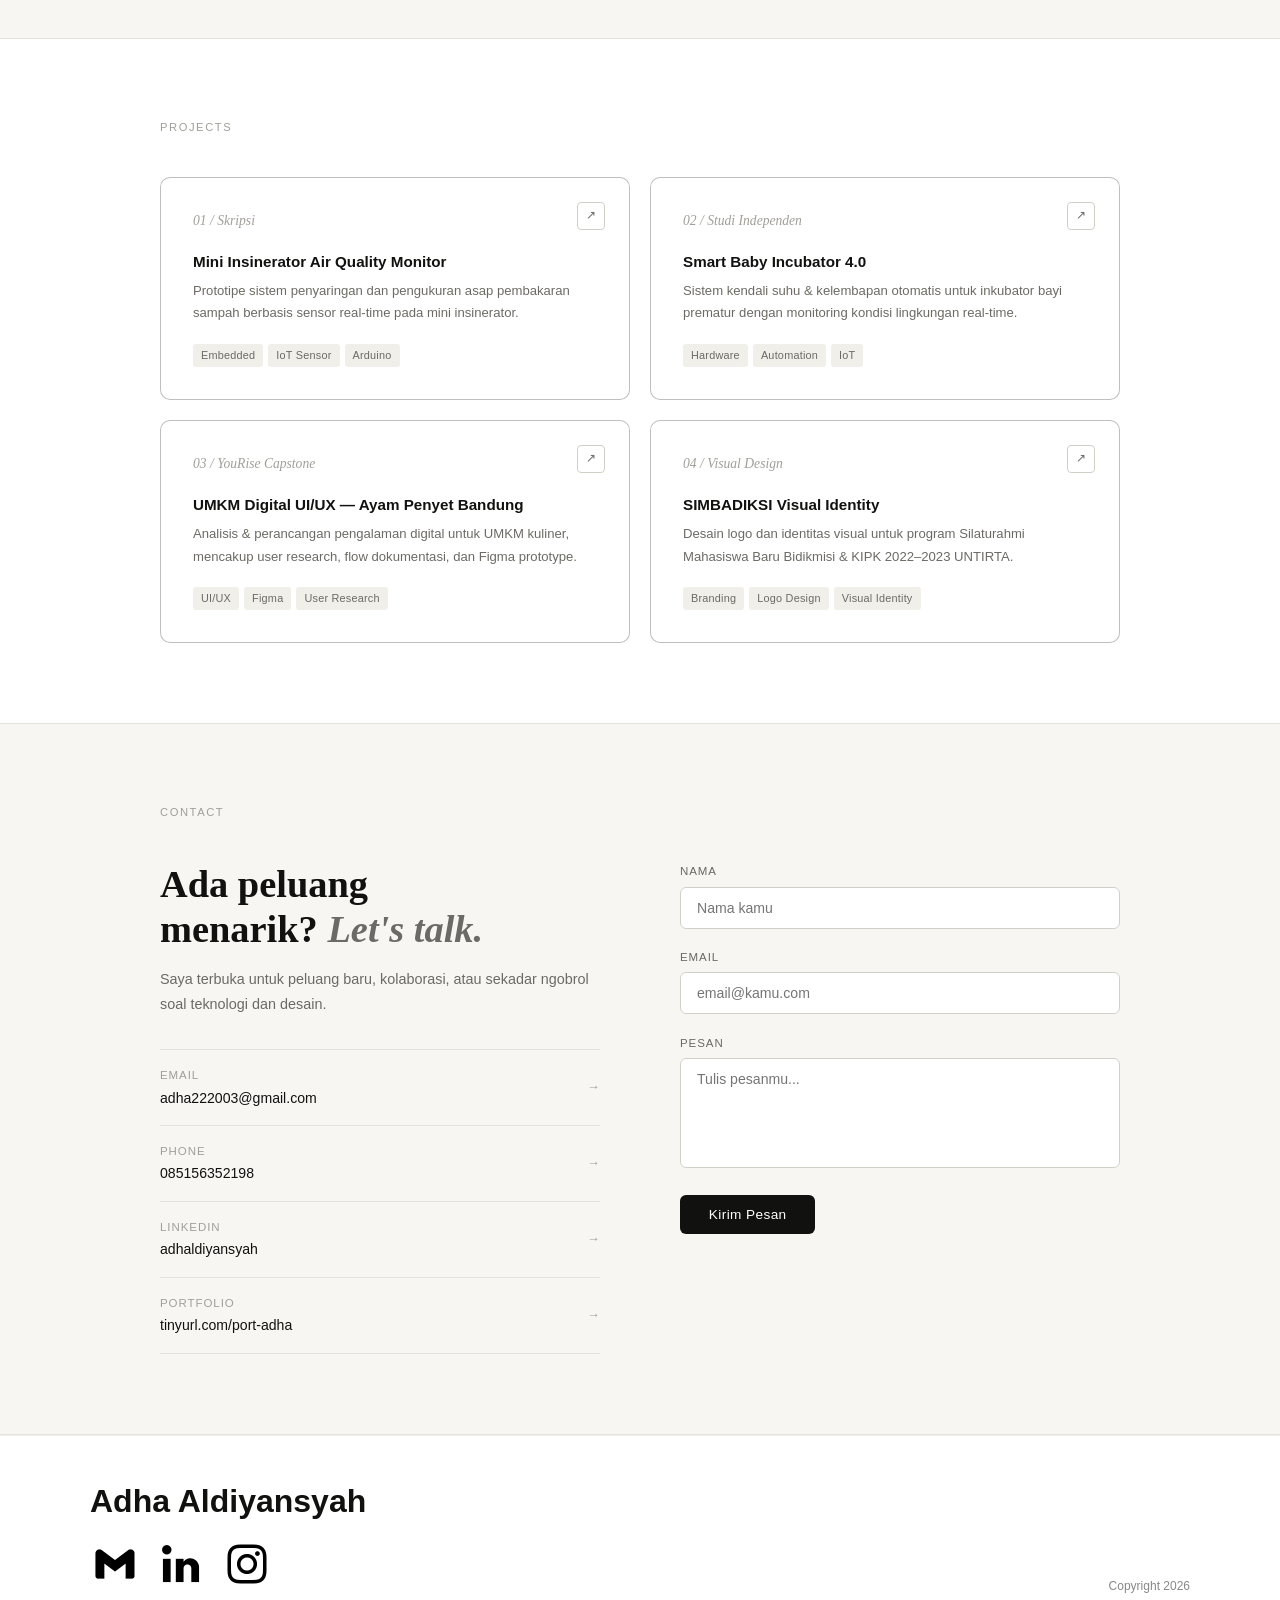
==== commit 6a33fbc5: "Update index.html" ====
--- a/index.html
+++ b/index.html
@@ -52,16 +52,16 @@
               href="https://www.linkedin.com/in/adhaldiyansyah"
               target="_blank"
               class="hs-link"
-              ><img src="/assets/linkedin white.png" alt=""
+              ><img src="assets/linkedin white.png" alt=""
             /></a>
             <a
               href="https://www.instagram.com/adhaldiyansyah/"
               target="_blank"
               class="hs-link"
-              ><img src="/assets/instagram white.png" alt=""
+              ><img src="assets/instagram white.png" alt=""
             /></a>
             <a href="mailto:adha222003@gmail.com" class="hs-link"
-              ><img src="/assets/Gmail white.png" alt=""
+              ><img src="assets/Gmail white.png" alt=""
             /></a>
           </div>
           <div class="hero-location">
@@ -81,7 +81,7 @@
         <div class="about-grid">
           <div class="reveal">
             <div class="about-photo">
-              <img src="/assets/Adha-Aldiyansyah.png" alt="Adha" />
+              <img src="assets/Adha-Aldiyansyah.png" alt="Adha" />
             </div>
           </div>
           <div class="about-right">
@@ -441,19 +441,19 @@
           <h2>Adha Aldiyansyah</h2>
           <div class="footer-icons">
             <a href="mailto:adha222003@gmail.com" title="Email"
-              ><img src="/assets/Gmail white.png" alt=""
+              ><img src="assets/Gmail white.png" alt=""
             /></a>
             <a
               href="https://www.linkedin.com/in/adhaldiyansyah/"
               target="_blank"
               title="LinkedIn"
-              ><img src="/assets/linkedin white.png" alt=""
+              ><img src="assets/linkedin white.png" alt=""
             /></a>
             <a
               href="https://www.instagram.com/adhaldiyansyah/"
               target="_blank"
               title="Instagram"
-              ><img src="/assets/instagram white.png" alt=""
+              ><img src="assets/instagram white.png" alt=""
             /></a>
           </div>
         </div>
